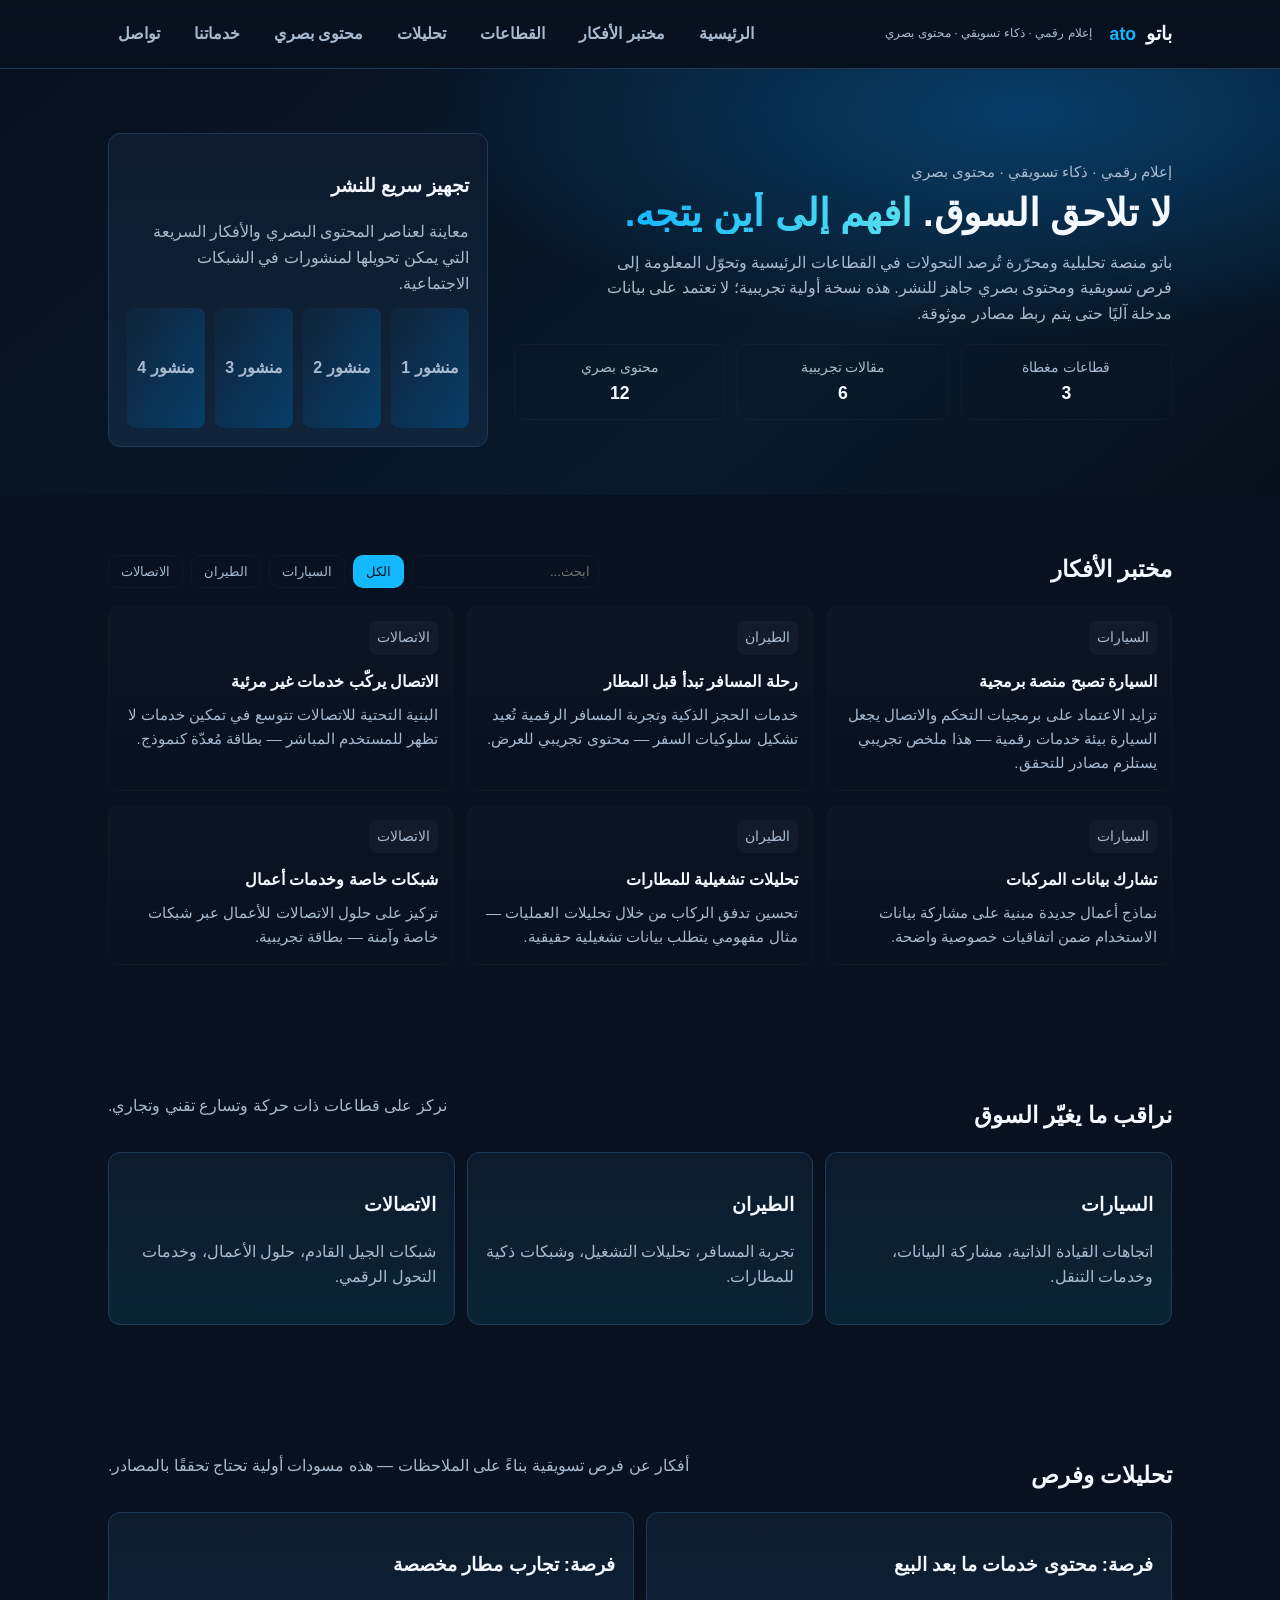
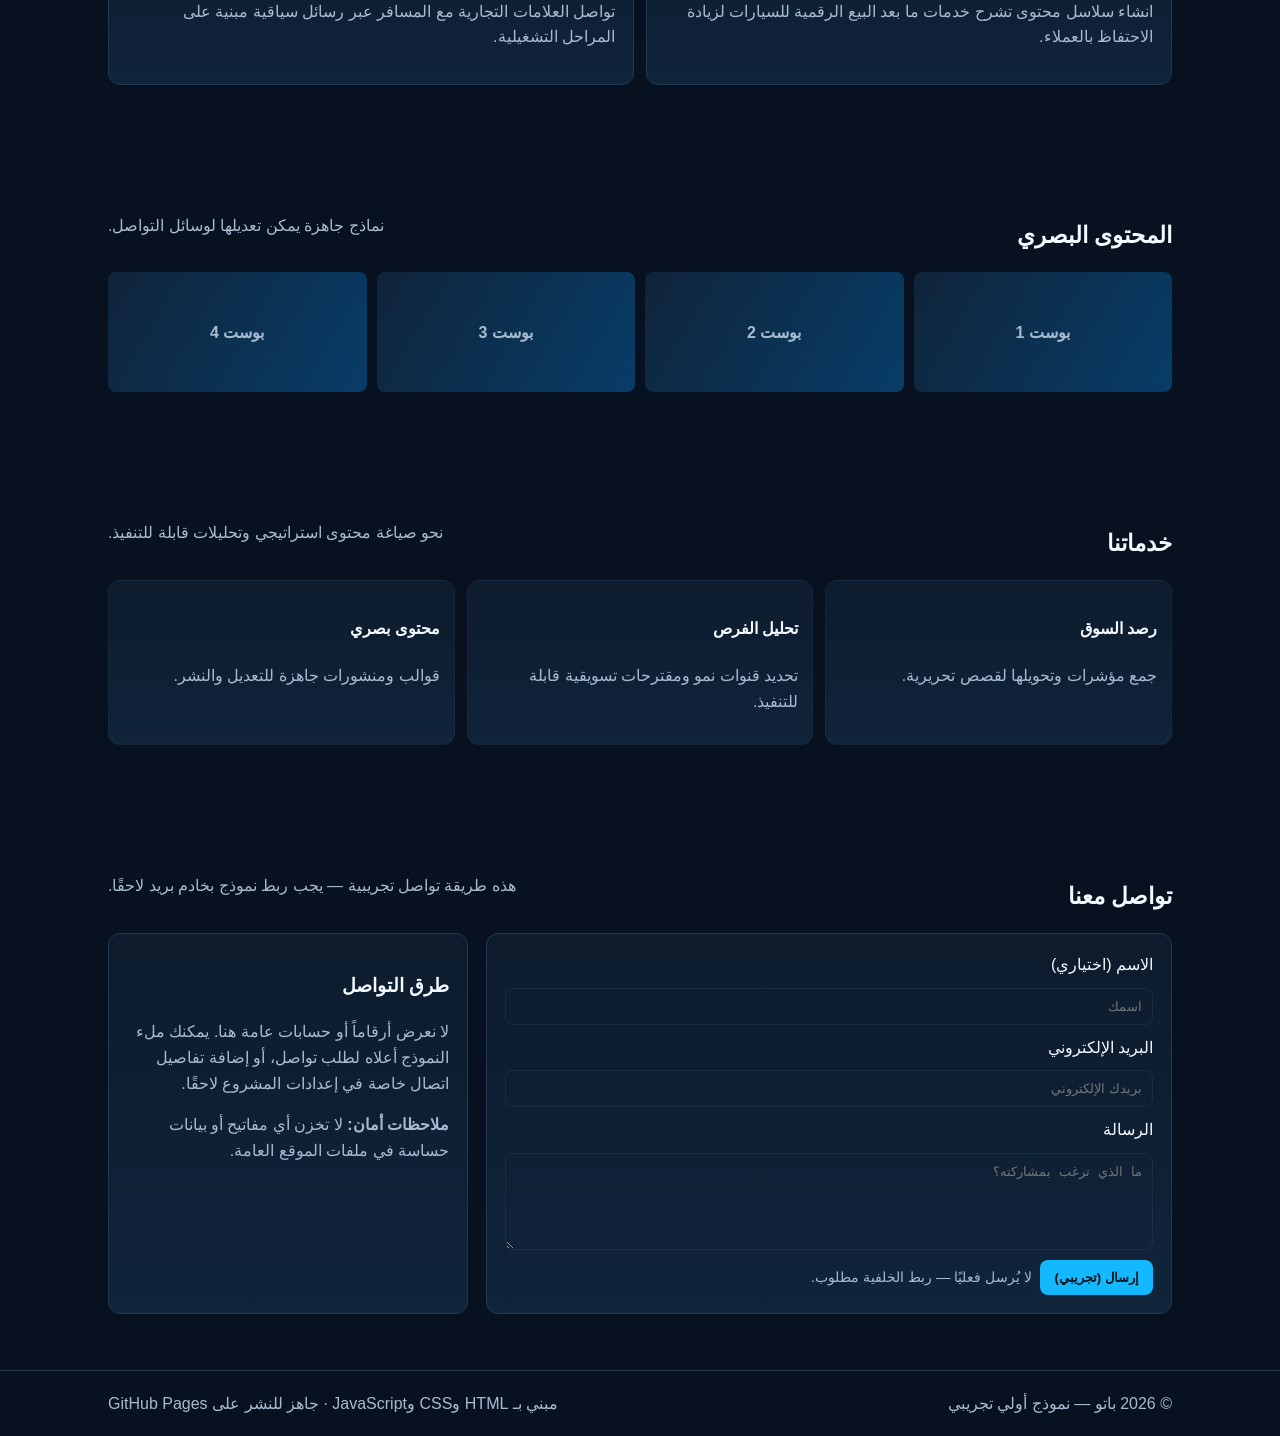
==== index.html @ ae23bf21 "feat: add production-ready index.html (RTL, responsive, sections, demo contact)" ====
<!doctype html>
<html lang="ar" dir="rtl">
<head>
  <meta charset="utf-8">
  <meta name="viewport" content="width=device-width,initial-scale=1">
  <meta name="description" content="باتو للإعلام الرقمي والذكاء التسويقي — إعلام رقمي · ذكاء تسويقي · محتوى بصري">
  <title>باتو — لا تلاحق السوق. افهم إلى أين يتجه.</title>
  <style>
    :root{
      --bg:#07111f;--panel:#0d1b2d;--panel2:#10243a;--ink:#f4f8ff;--muted:#a8bad0;--accent:#13b8ff;--gold:#ffca75;--line:#203a55;
    }
    *{box-sizing:border-box}
    html{scroll-behavior:smooth}
    body{margin:0;background:var(--bg);color:var(--ink);font-family:Tahoma,Arial,\"Noto Naskh Arabic\",sans-serif;line-height:1.6}
    a{color:inherit;text-decoration:none}
    .wrap{max-width:1100px;margin:0 auto;padding:0 18px}

    header{position:sticky;top:0;z-index:50;background:linear-gradient(180deg,rgba(7,17,31,0.85),rgba(7,17,31,0.75));border-bottom:1px solid var(--line);backdrop-filter:blur(6px)}
    .nav{height:68px;display:flex;align-items:center;justify-content:space-between;gap:12px}
    .brand{display:flex;align-items:center;gap:10px;font-weight:700;font-size:1.1rem}
    .brand b{color:var(--accent);font-weight:800}
    nav ul{display:flex;gap:14px;list-style:none;margin:0;padding:0}
    nav a{padding:8px 10px;border-radius:8px;font-weight:600;color:var(--muted)}
    nav a:hover{background:rgba(255,255,255,0.02);color:var(--ink)}
    .menu-btn{display:none;background:transparent;border:1px solid rgba(255,255,255,0.04);padding:8px;border-radius:8px;color:var(--muted)}

    .hero{padding:64px 0 48px;background:radial-gradient(ellipse at 80% 10%,#073d68 0,transparent 42%),linear-gradient(140deg,#07111f,#091a2b 65%,#06101c);overflow:hidden}
    .hero-grid{display:grid;grid-template-columns:1fr 380px;gap:26px;align-items:center}
    .eyebrow{color:var(--muted);font-size:.95rem;margin-bottom:8px}
    .hero h1{font-size:2.4rem;margin:0 0 12px;line-height:1.08}
    .lead{color:var(--muted);max-width:64ch}
    .slogan{display:inline-block;background:linear-gradient(90deg,var(--accent),#56e0ee);-webkit-background-clip:text;background-clip:text;color:transparent;font-weight:800}

    .card{background:linear-gradient(180deg,var(--panel),var(--panel2));border:1px solid var(--line);padding:18px;border-radius:12px}
    .stats{display:flex;gap:12px;margin-top:18px}
    .stat{flex:1;background:transparent;padding:12px;border-radius:10px;border:1px solid rgba(255,255,255,0.03);text-align:center}
    .stat strong{display:block;font-size:1.1rem}

    section{padding:56px 0}
    .section-head{display:flex;align-items:flex-end;justify-content:space-between;gap:12px;margin-bottom:18px}
    .section-head h2{font-size:1.45rem;margin:0}
    .filters{display:flex;gap:8px;align-items:center}
    .filter-btn{background:transparent;border:1px solid rgba(255,255,255,0.03);color:var(--muted);padding:8px 12px;border-radius:10px;cursor:pointer}
    .filter-btn.active{background:var(--accent);color:#05141a;border:1px solid rgba(255,255,255,0.06)}

    .news-grid{display:grid;grid-template-columns:repeat(3,1fr);gap:14px}
    .story{background:linear-gradient(180deg,rgba(255,255,255,0.02),transparent);padding:14px;border-radius:12px;border:1px solid rgba(255,255,255,0.02)}
    .story .tag{display:inline-block;background:rgba(255,255,255,0.03);padding:6px 8px;border-radius:8px;color:var(--muted);font-size:.85rem;margin-bottom:8px}
    .story h3{margin:6px 0 8px;font-size:1rem}
    .story p{color:var(--muted);font-size:.95rem;margin:0}

    .sectors-grid{display:grid;grid-template-columns:repeat(3,1fr);gap:12px}
    .sector{padding:18px;border-radius:12px;border:1px solid var(--line);background:linear-gradient(180deg,var(--panel),#0a2434)}

    .gallery{display:grid;grid-template-columns:repeat(4,1fr);gap:10px}
    .visual{height:120px;border-radius:8px;background:linear-gradient(120deg,var(--panel2),#073d68);display:flex;align-items:center;justify-content:center;color:var(--muted);font-weight:700}

    .services{display:grid;grid-template-columns:repeat(3,1fr);gap:12px}
    .service{padding:14px;border-radius:12px;border:1px solid rgba(255,255,255,0.03)}

    .contact{display:grid;grid-template-columns:1fr 360px;gap:18px}
    form{display:flex;flex-direction:column;gap:10px}
    input,textarea,select{background:transparent;border:1px solid rgba(255,255,255,0.06);padding:10px;border-radius:8px;color:var(--ink)}
    button.primary{background:var(--accent);border:none;color:#05141a;padding:10px 14px;border-radius:8px;cursor:pointer;font-weight:700}

    footer{border-top:1px solid var(--line);padding:20px 0;color:var(--muted)}

    @media(max-width:1000px){.hero-grid{grid-template-columns:1fr 320px}.news-grid{grid-template-columns:repeat(2,1fr)}.sectors-grid{grid-template-columns:repeat(2,1fr)}.services{grid-template-columns:repeat(2,1fr)}.gallery{grid-template-columns:repeat(3,1fr)}.contact{grid-template-columns:1fr}}
    @media(max-width:640px){nav ul{display:none}.menu-btn{display:inline-block} .hero h1{font-size:1.9rem}.news-grid{grid-template-columns:1fr}.sectors-grid{grid-template-columns:1fr}.services{grid-template-columns:1fr}.gallery{grid-template-columns:repeat(2,1fr)} }
  </style>
</head>
<body>
  <header>
    <div class="wrap nav">
      <div class="brand"><span style="font-size:1.2rem">باتو</span><b>ato</b><span style="font-size:.78rem;color:var(--muted);font-weight:400;margin-right:8px">إعلام رقمي · ذكاء تسويقي · محتوى بصري</span></div>
      <nav aria-label="قائمة التنقل">
        <button class="menu-btn" id="menu" aria-expanded="false">☰</button>
        <ul id="navlinks">
          <li><a href="#home">الرئيسية</a></li>
          <li><a href="#news">مختبر الأفكار</a></li>
          <li><a href="#sectors">القطاعات</a></li>
          <li><a href="#analysis">تحليلات</a></li>
          <li><a href="#visuals">محتوى بصري</a></li>
          <li><a href="#services">خدماتنا</a></li>
          <li><a href="#contact">تواصل</a></li>
        </ul>
      </nav>
    </div>
  </header>

  <main id="home">
    <section class="hero">
      <div class="wrap hero-grid">
        <div>
          <div class="eyebrow">إعلام رقمي · ذكاء تسويقي · محتوى بصري</div>
          <h1>لا تلاحق السوق. <span class="slogan">افهم إلى أين يتجه.</span></h1>
          <p class="lead">باتو منصة تحليلية ومحرّرة تُرصد التحولات في القطاعات الرئيسية وتحوّل المعلومة إلى فرص تسويقية ومحتوى بصري جاهز للنشر. هذه نسخة أولية تجريبية؛ لا تعتمد على بيانات مدخلة آليًا حتى يتم ربط مصادر موثوقة.</p>

          <div class="stats" aria-hidden="true">
            <div class="stat card"><div style="font-size:.85rem;color:var(--muted)">قطاعات مغطاة</div><strong>3</strong></div>
            <div class="stat card"><div style="font-size:.85rem;color:var(--muted)">مقالات تجريبية</div><strong>6</strong></div>
            <div class="stat card"><div style="font-size:.85rem;color:var(--muted)">محتوى بصري</div><strong>12</strong></div>
          </div>
        </div>

        <aside class="card" aria-labelledby="hero-aside">
          <h3 id="hero-aside">تجهيز سريع للنشر</h3>
          <p class="lead" style="margin:6px 0 12px;color:var(--muted)">معاينة لعناصر المحتوى البصري والأفكار السريعة التي يمكن تحويلها لمنشورات في الشبكات الاجتماعية.</p>
          <div class="gallery" role="list">
            <div class="visual">منشور 1</div>
            <div class="visual">منشور 2</div>
            <div class="visual">منشور 3</div>
            <div class="visual">منشور 4</div>
          </div>
        </aside>
      </div>
    </section>

    <section id="news">
      <div class="wrap">
        <div class="section-head">
          <h2>مختبر الأفكار</h2>
          <div class="filters">
            <input id="search" type="search" placeholder="ابحث..." style="padding:8px;border-radius:10px;border:1px solid rgba(255,255,255,0.03);background:transparent;color:var(--ink)">
            <button class="filter-btn active" data-filter="الكل">الكل</button>
            <button class="filter-btn" data-filter="السيارات">السيارات</button>
            <button class="filter-btn" data-filter="الطيران">الطيران</button>
            <button class="filter-btn" data-filter="الاتصالات">الاتصالات</button>
          </div>
        </div>

        <div class="news-grid" id="newsGrid">
          <article class="story" data-category="السيارات" data-title="السيارة تصبح منصة برمجية"><span class="tag">السيارات</span>
            <h3>السيارة تصبح منصة برمجية</h3>
            <p>تزايد الاعتماد على برمجيات التحكم والاتصال يجعل السيارة بيئة خدمات رقمية — هذا ملخص تجريبي يستلزم مصادر للتحقق.</p>
          </article>

          <article class="story" data-category="الطيران" data-title="رحلة المسافر تبدأ قبل المطار"><span class="tag">الطيران</span>
            <h3>رحلة المسافر تبدأ قبل المطار</h3>
            <p>خدمات الحجز الذكية وتجربة المسافر الرقمية تُعيد تشكيل سلوكيات السفر — محتوى تجريبي للعرض.</p>
          </article>

          <article class="story" data-category="الاتصالات" data-title="الاتصال يركّب خدمات غير مرئية"><span class="tag">الاتصالات</span>
            <h3>الاتصال يركّب خدمات غير مرئية</h3>
            <p>البنية التحتية للاتصالات تتوسع في تمكين خدمات لا تظهر للمستخدم المباشر — بطاقة مُعدّة كنموذج.</p>
          </article>

          <article class="story" data-category="السيارات" data-title="تشارك بيانات المركبات"><span class="tag">السيارات</span>
            <h3>تشارك بيانات المركبات</h3>
            <p>نماذج أعمال جديدة مبنية على مشاركة بيانات الاستخدام ضمن اتفاقيات خصوصية واضحة.</p>
          </article>

          <article class="story" data-category="الطيران" data-title="تحليلات تشغيلية للمطارات"><span class="tag">الطيران</span>
            <h3>تحليلات تشغيلية للمطارات</h3>
            <p>تحسين تدفق الركاب من خلال تحليلات العمليات — مثال مفهومي يتطلب بيانات تشغيلية حقيقية.</p>
          </article>

          <article class="story" data-category="الاتصالات" data-title="شبكات خاصة وخدمات أعمال"><span class="tag">الاتصالات</span>
            <h3>شبكات خاصة وخدمات أعمال</h3>
            <p>تركيز على حلول الاتصالات للأعمال عبر شبكات خاصة وآمنة — بطاقة تجريبية.</p>
          </article>
        </div>
      </div>
    </section>

    <section id="sectors">
      <div class="wrap">
        <div class="section-head"><h2>نراقب ما يغيّر السوق</h2><p style="color:var(--muted)">نركز على قطاعات ذات حركة وتسارع تقني وتجاري.</p></div>
        <div class="sectors-grid">
          <div class="sector"><h3>السيارات</h3><p style="color:var(--muted)">اتجاهات القيادة الذاتية، مشاركة البيانات، وخدمات التنقل.</p></div>
          <div class="sector"><h3>الطيران</h3><p style="color:var(--muted)">تجربة المسافر، تحليلات التشغيل، وشبكات ذكية للمطارات.</p></div>
          <div class="sector"><h3>الاتصالات</h3><p style="color:var(--muted)">شبكات الجيل القادم، حلول الأعمال، وخدمات التحول الرقمي.</p></div>
        </div>
      </div>
    </section>

    <section id="analysis">
      <div class="wrap">
        <div class="section-head"><h2>تحليلات وفرص</h2><p style="color:var(--muted)">أفكار عن فرص تسويقية بناءً على الملاحظات — هذه مسودات أولية تحتاج تحققًا بالمصادر.</p></div>
        <div style="display:grid;grid-template-columns:1fr 1fr;gap:12px">
          <div class="card">
            <h3>فرصة: محتوى خدمات ما بعد البيع</h3>
            <p style="color:var(--muted)">انشاء سلاسل محتوى تشرح خدمات ما بعد البيع الرقمية للسيارات لزيادة الاحتفاظ بالعملاء.</p>
          </div>
          <div class="card">
            <h3>فرصة: تجارب مطار مخصصة</h3>
            <p style="color:var(--muted)">تواصل العلامات التجارية مع المسافر عبر رسائل سياقية مبنية على المراحل التشغيلية.</p>
          </div>
        </div>
      </div>
    </section>

    <section id="visuals">
      <div class="wrap">
        <div class="section-head"><h2>المحتوى البصري</h2><p style="color:var(--muted)">نماذج جاهزة يمكن تعديلها لوسائل التواصل.</p></div>
        <div class="gallery">
          <div class="visual">بوست 1</div>
          <div class="visual">بوست 2</div>
          <div class="visual">بوست 3</div>
          <div class="visual">بوست 4</div>
        </div>
      </div>
    </section>

    <section id="services">
      <div class="wrap">
        <div class="section-head"><h2>خدماتنا</h2><p style="color:var(--muted)">نحو صياغة محتوى استراتيجي وتحليلات قابلة للتنفيذ.</p></div>
        <div class="services">
          <div class="service card"><h4>رصد السوق</h4><p style="color:var(--muted)">جمع مؤشرات وتحويلها لقصص تحريرية.</p></div>
          <div class="service card"><h4>تحليل الفرص</h4><p style="color:var(--muted)">تحديد قنوات نمو ومقترحات تسويقية قابلة للتنفيذ.</p></div>
          <div class="service card"><h4>محتوى بصري</h4><p style="color:var(--muted)">قوالب ومنشورات جاهزة للتعديل والنشر.</p></div>
        </div>
      </div>
    </section>

    <section id="contact">
      <div class="wrap">
        <div class="section-head"><h2>تواصل معنا</h2><p style="color:var(--muted)">هذه طريقة تواصل تجريبية — يجب ربط نموذج بخادم بريد لاحقًا.</p></div>
        <div class="contact">
          <div class="card">
            <form id="contactForm">
              <label for="name">الاسم (اختياري)</label>
              <input id="name" name="name" type="text" placeholder="اسمك">
              <label for="email">البريد الإلكتروني</label>
              <input id="email" name="email" type="email" placeholder="بريدك الإلكتروني" required>
              <label for="message">الرسالة</label>
              <textarea id="message" name="message" rows="5" placeholder="ما الذي ترغب بمشاركته؟" required></textarea>
              <div style="display:flex;gap:8px;align-items:center">
                <button type="submit" class="primary">إرسال (تجريبي)</button>
                <span style="color:var(--muted);font-size:.9rem">لا يُرسل فعليًا — ربط الخلفية مطلوب.</span>
              </div>
              <div id="formResult" style="margin-top:8px;color:var(--gold);font-weight:700;display:none"></div>
            </form>
          </div>

          <aside class="card">
            <h3>طرق التواصل</h3>
            <p style="color:var(--muted)">لا نعرض أرقاماً أو حسابات عامة هنا. يمكنك ملء النموذج أعلاه لطلب تواصل، أو إضافة تفاصيل اتصال خاصة في إعدادات المشروع لاحقًا.</p>
            <p style="color:var(--muted)"><strong>ملاحظات أمان:</strong> لا تخزن أي مفاتيح أو بيانات حساسة في ملفات الموقع العامة.</p>
          </aside>
        </div>
      </div>
    </section>

  </main>

  <footer>
    <div class="wrap footer-row" style="display:flex;justify-content:space-between;align-items:center;gap:12px;flex-wrap:wrap">
      <div>© <span id="year"></span> باتو — نموذج أولي تجريبي</div>
      <div style="color:var(--muted)">مبني بـ HTML وCSS وJavaScript · جاهز للنشر على GitHub Pages</div>
    </div>
  </footer>

  <script>
    (function(){
      document.getElementById('year').textContent = new Date().getFullYear();

      // Mobile nav toggle
      const menu = document.getElementById('menu');
      const nav = document.getElementById('navlinks');
      if(menu){
        menu.addEventListener('click', ()=>{
          const open = nav.style.display === 'flex';
          nav.style.display = open ? '' : 'flex';
          nav.style.flexDirection = 'column';
          nav.style.gap = '8px';
          menu.setAttribute('aria-expanded', String(!open));
        });
      }

      // News filter + search
      let active = 'الكل';
      const cards = Array.from(document.querySelectorAll('.story'));
      const search = document.getElementById('search');
      const filterButtons = Array.from(document.querySelectorAll('.filter-btn'));

      function render(){
        const q = (search && search.value || '').trim().toLowerCase();
        let visible = 0;
        cards.forEach(card=>{
          const cat = card.dataset.category || '';
          const title = card.dataset.title || card.querySelector('h3')?.textContent || '';
          const matchCategory = active === 'الكل' || cat === active;
          const matchText = !q || title.toLowerCase().includes(q) || card.querySelector('p')?.textContent.toLowerCase().includes(q);
          const show = matchCategory && matchText;
          card.style.display = show ? '' : 'none';
          if(show) visible++;
        });
        if(visible === 0){
          if(!document.getElementById('noResults')){
            const nr = document.createElement('div'); nr.id='noResults'; nr.style.color='var(--muted)'; nr.style.padding='12px'; nr.textContent='لا توجد نتائج مطابقة.'; document.getElementById('newsGrid').appendChild(nr);
          }
        } else { const nr = document.getElementById('noResults'); if(nr) nr.remove(); }
      }

      filterButtons.forEach(btn=>{
        btn.addEventListener('click', ()=>{
          active = btn.dataset.filter;
          filterButtons.forEach(b=>b.classList.toggle('active', b===btn));
          render();
        });
      });
      if(search) search.addEventListener('input', render);
      render();

      // Contact form (demo)
      const form = document.getElementById('contactForm');
      const result = document.getElementById('formResult');
      if(form){
        form.addEventListener('submit', (e)=>{
          e.preventDefault();
          // Basic validation (HTML does required)
          const email = form.email.value.trim();
          if(!email){ result.style.display='block'; result.textContent='الرجاء إدخال البريد الإلكتروني.'; return; }
          result.style.display='block'; result.style.color='var(--gold)'; result.textContent='تم استلام الرسالة (تجريبي). ربط النموذج بخادم البريد مطلوب.';
          form.reset();
        });
      }

    })();
  </script>
</body>
</html>
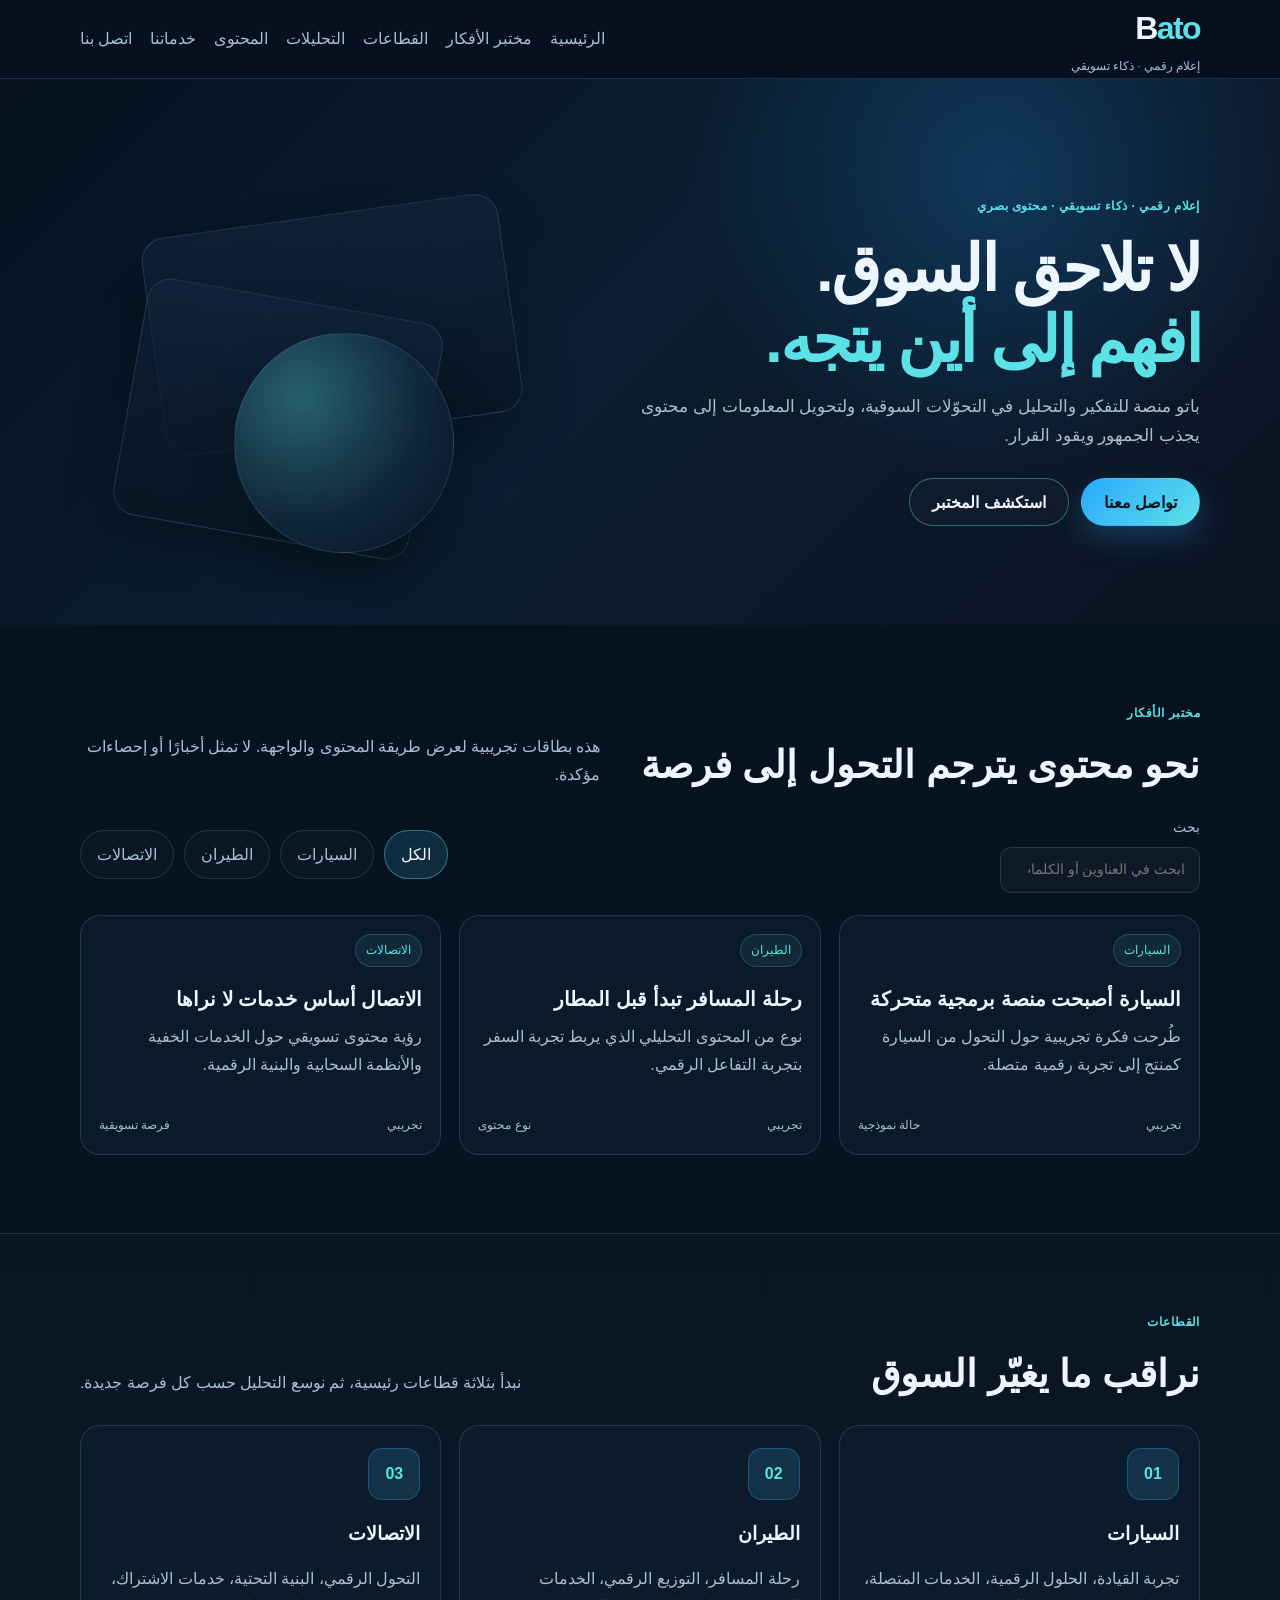
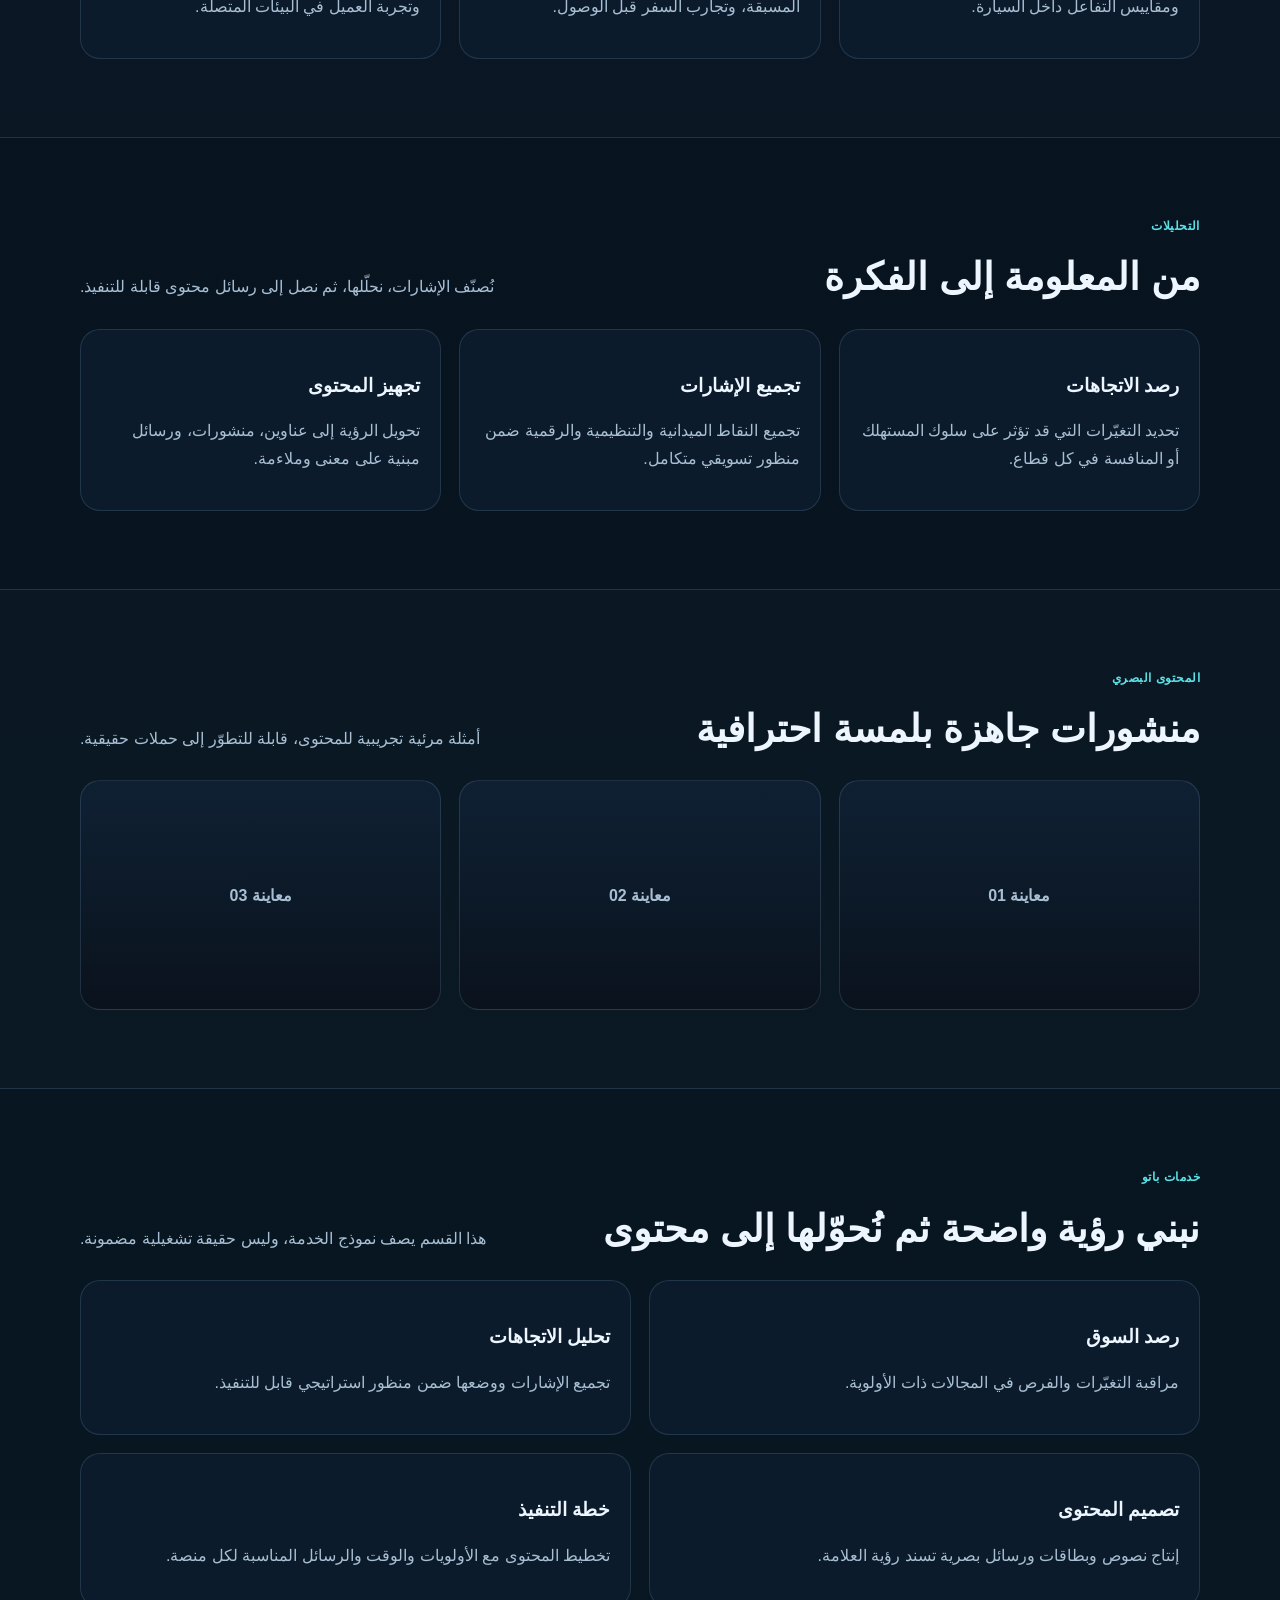
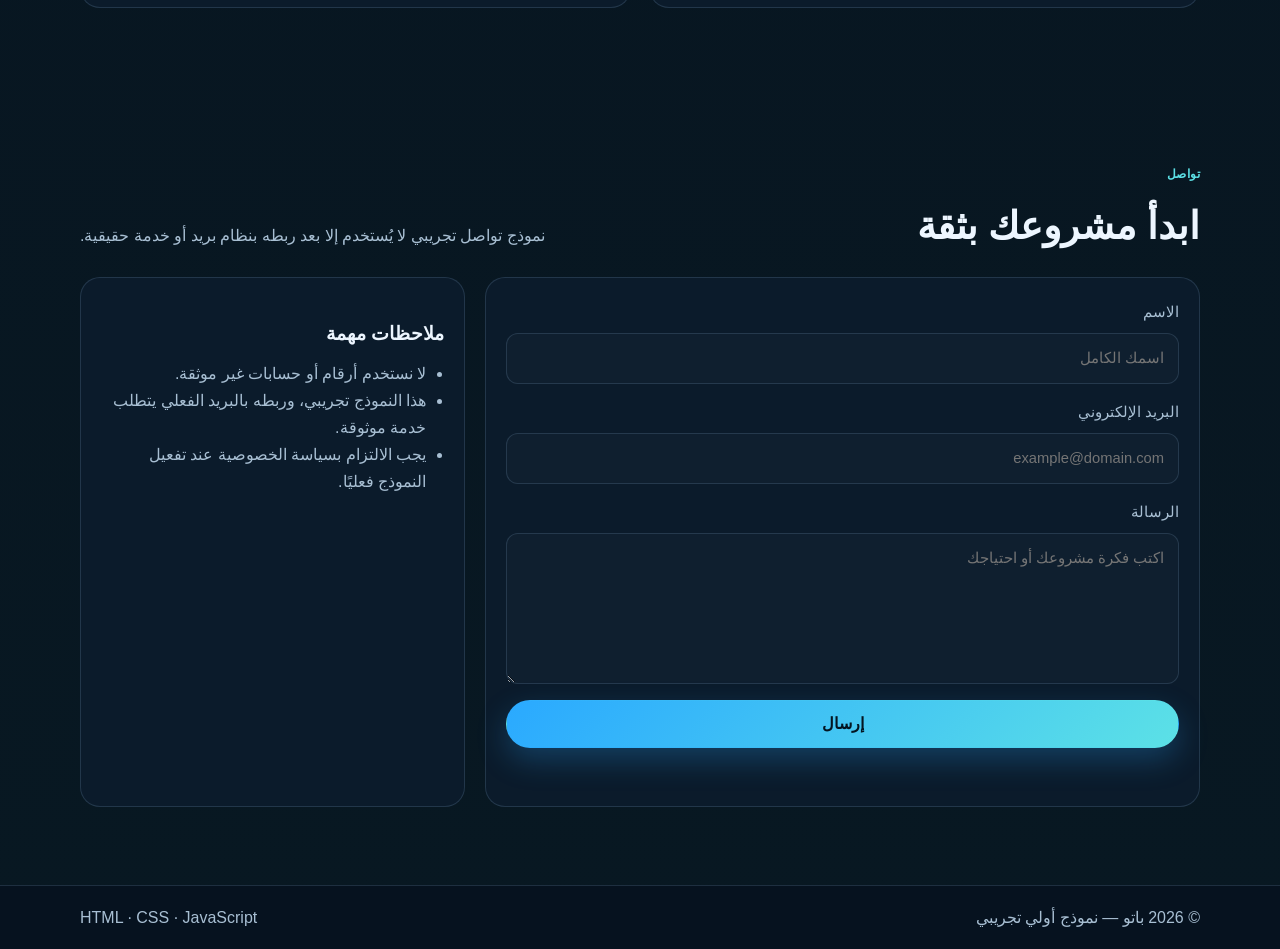
==== commit 2365ad1c: "Create a static Arabic RTL landing page for BATO and GitHub Pages readiness" ====
--- a/index.html
+++ b/index.html
@@ -1,323 +1,386 @@
 <!doctype html>
 <html lang="ar" dir="rtl">
-<head>
-  <meta charset="utf-8">
-  <meta name="viewport" content="width=device-width,initial-scale=1">
-  <meta name="description" content="باتو للإعلام الرقمي والذكاء التسويقي — إعلام رقمي · ذكاء تسويقي · محتوى بصري">
-  <title>باتو — لا تلاحق السوق. افهم إلى أين يتجه.</title>
-  <style>
-    :root{
-      --bg:#07111f;--panel:#0d1b2d;--panel2:#10243a;--ink:#f4f8ff;--muted:#a8bad0;--accent:#13b8ff;--gold:#ffca75;--line:#203a55;
-    }
-    *{box-sizing:border-box}
-    html{scroll-behavior:smooth}
-    body{margin:0;background:var(--bg);color:var(--ink);font-family:Tahoma,Arial,\"Noto Naskh Arabic\",sans-serif;line-height:1.6}
-    a{color:inherit;text-decoration:none}
-    .wrap{max-width:1100px;margin:0 auto;padding:0 18px}
-
-    header{position:sticky;top:0;z-index:50;background:linear-gradient(180deg,rgba(7,17,31,0.85),rgba(7,17,31,0.75));border-bottom:1px solid var(--line);backdrop-filter:blur(6px)}
-    .nav{height:68px;display:flex;align-items:center;justify-content:space-between;gap:12px}
-    .brand{display:flex;align-items:center;gap:10px;font-weight:700;font-size:1.1rem}
-    .brand b{color:var(--accent);font-weight:800}
-    nav ul{display:flex;gap:14px;list-style:none;margin:0;padding:0}
-    nav a{padding:8px 10px;border-radius:8px;font-weight:600;color:var(--muted)}
-    nav a:hover{background:rgba(255,255,255,0.02);color:var(--ink)}
-    .menu-btn{display:none;background:transparent;border:1px solid rgba(255,255,255,0.04);padding:8px;border-radius:8px;color:var(--muted)}
-
-    .hero{padding:64px 0 48px;background:radial-gradient(ellipse at 80% 10%,#073d68 0,transparent 42%),linear-gradient(140deg,#07111f,#091a2b 65%,#06101c);overflow:hidden}
-    .hero-grid{display:grid;grid-template-columns:1fr 380px;gap:26px;align-items:center}
-    .eyebrow{color:var(--muted);font-size:.95rem;margin-bottom:8px}
-    .hero h1{font-size:2.4rem;margin:0 0 12px;line-height:1.08}
-    .lead{color:var(--muted);max-width:64ch}
-    .slogan{display:inline-block;background:linear-gradient(90deg,var(--accent),#56e0ee);-webkit-background-clip:text;background-clip:text;color:transparent;font-weight:800}
-
-    .card{background:linear-gradient(180deg,var(--panel),var(--panel2));border:1px solid var(--line);padding:18px;border-radius:12px}
-    .stats{display:flex;gap:12px;margin-top:18px}
-    .stat{flex:1;background:transparent;padding:12px;border-radius:10px;border:1px solid rgba(255,255,255,0.03);text-align:center}
-    .stat strong{display:block;font-size:1.1rem}
-
-    section{padding:56px 0}
-    .section-head{display:flex;align-items:flex-end;justify-content:space-between;gap:12px;margin-bottom:18px}
-    .section-head h2{font-size:1.45rem;margin:0}
-    .filters{display:flex;gap:8px;align-items:center}
-    .filter-btn{background:transparent;border:1px solid rgba(255,255,255,0.03);color:var(--muted);padding:8px 12px;border-radius:10px;cursor:pointer}
-    .filter-btn.active{background:var(--accent);color:#05141a;border:1px solid rgba(255,255,255,0.06)}
-
-    .news-grid{display:grid;grid-template-columns:repeat(3,1fr);gap:14px}
-    .story{background:linear-gradient(180deg,rgba(255,255,255,0.02),transparent);padding:14px;border-radius:12px;border:1px solid rgba(255,255,255,0.02)}
-    .story .tag{display:inline-block;background:rgba(255,255,255,0.03);padding:6px 8px;border-radius:8px;color:var(--muted);font-size:.85rem;margin-bottom:8px}
-    .story h3{margin:6px 0 8px;font-size:1rem}
-    .story p{color:var(--muted);font-size:.95rem;margin:0}
-
-    .sectors-grid{display:grid;grid-template-columns:repeat(3,1fr);gap:12px}
-    .sector{padding:18px;border-radius:12px;border:1px solid var(--line);background:linear-gradient(180deg,var(--panel),#0a2434)}
-
-    .gallery{display:grid;grid-template-columns:repeat(4,1fr);gap:10px}
-    .visual{height:120px;border-radius:8px;background:linear-gradient(120deg,var(--panel2),#073d68);display:flex;align-items:center;justify-content:center;color:var(--muted);font-weight:700}
-
-    .services{display:grid;grid-template-columns:repeat(3,1fr);gap:12px}
-    .service{padding:14px;border-radius:12px;border:1px solid rgba(255,255,255,0.03)}
-
-    .contact{display:grid;grid-template-columns:1fr 360px;gap:18px}
-    form{display:flex;flex-direction:column;gap:10px}
-    input,textarea,select{background:transparent;border:1px solid rgba(255,255,255,0.06);padding:10px;border-radius:8px;color:var(--ink)}
-    button.primary{background:var(--accent);border:none;color:#05141a;padding:10px 14px;border-radius:8px;cursor:pointer;font-weight:700}
-
-    footer{border-top:1px solid var(--line);padding:20px 0;color:var(--muted)}
-
-    @media(max-width:1000px){.hero-grid{grid-template-columns:1fr 320px}.news-grid{grid-template-columns:repeat(2,1fr)}.sectors-grid{grid-template-columns:repeat(2,1fr)}.services{grid-template-columns:repeat(2,1fr)}.gallery{grid-template-columns:repeat(3,1fr)}.contact{grid-template-columns:1fr}}
-    @media(max-width:640px){nav ul{display:none}.menu-btn{display:inline-block} .hero h1{font-size:1.9rem}.news-grid{grid-template-columns:1fr}.sectors-grid{grid-template-columns:1fr}.services{grid-template-columns:1fr}.gallery{grid-template-columns:repeat(2,1fr)} }
-  </style>
-</head>
-<body>
-  <header>
-    <div class="wrap nav">
-      <div class="brand"><span style="font-size:1.2rem">باتو</span><b>ato</b><span style="font-size:.78rem;color:var(--muted);font-weight:400;margin-right:8px">إعلام رقمي · ذكاء تسويقي · محتوى بصري</span></div>
-      <nav aria-label="قائمة التنقل">
-        <button class="menu-btn" id="menu" aria-expanded="false">☰</button>
-        <ul id="navlinks">
-          <li><a href="#home">الرئيسية</a></li>
-          <li><a href="#news">مختبر الأفكار</a></li>
-          <li><a href="#sectors">القطاعات</a></li>
-          <li><a href="#analysis">تحليلات</a></li>
-          <li><a href="#visuals">محتوى بصري</a></li>
-          <li><a href="#services">خدماتنا</a></li>
-          <li><a href="#contact">تواصل</a></li>
-        </ul>
-      </nav>
-    </div>
-  </header>
-
-  <main id="home">
-    <section class="hero">
-      <div class="wrap hero-grid">
-        <div>
-          <div class="eyebrow">إعلام رقمي · ذكاء تسويقي · محتوى بصري</div>
-          <h1>لا تلاحق السوق. <span class="slogan">افهم إلى أين يتجه.</span></h1>
-          <p class="lead">باتو منصة تحليلية ومحرّرة تُرصد التحولات في القطاعات الرئيسية وتحوّل المعلومة إلى فرص تسويقية ومحتوى بصري جاهز للنشر. هذه نسخة أولية تجريبية؛ لا تعتمد على بيانات مدخلة آليًا حتى يتم ربط مصادر موثوقة.</p>
-
-          <div class="stats" aria-hidden="true">
-            <div class="stat card"><div style="font-size:.85rem;color:var(--muted)">قطاعات مغطاة</div><strong>3</strong></div>
-            <div class="stat card"><div style="font-size:.85rem;color:var(--muted)">مقالات تجريبية</div><strong>6</strong></div>
-            <div class="stat card"><div style="font-size:.85rem;color:var(--muted)">محتوى بصري</div><strong>12</strong></div>
-          </div>
-        </div>
-
-        <aside class="card" aria-labelledby="hero-aside">
-          <h3 id="hero-aside">تجهيز سريع للنشر</h3>
-          <p class="lead" style="margin:6px 0 12px;color:var(--muted)">معاينة لعناصر المحتوى البصري والأفكار السريعة التي يمكن تحويلها لمنشورات في الشبكات الاجتماعية.</p>
-          <div class="gallery" role="list">
-            <div class="visual">منشور 1</div>
-            <div class="visual">منشور 2</div>
-            <div class="visual">منشور 3</div>
-            <div class="visual">منشور 4</div>
-          </div>
-        </aside>
+  <head>
+    <meta charset="utf-8">
+    <meta name="viewport" content="width=device-width, initial-scale=1">
+    <meta name="description" content="باتو — إعلام رقمي وذكاء تسويقي" />
+    <title>باتو | لا تلاحق السوق. افهم إلى أين يتجه.</title>
+    <link rel="stylesheet" href="styles.css">
+  </head>
+  <body>
+    <header class="site-header">
+      <div class="wrap header-row">
+        <a href="#home" class="brand" aria-label="الصفحة الرئيسية">
+          <span class="brand-main">B<span>ato</span></span>
+          <span class="brand-sub">إعلام رقمي · ذكاء تسويقي</span>
+        </a>
+
+        <button id="menu-toggle" class="menu-toggle" aria-expanded="false" aria-controls="nav" type="button">
+          ☰
+        </button>
+
+        <nav id="nav" class="nav" aria-label="قائمة الموقع">
+          <a href="#home">الرئيسية</a>
+          <a href="#news">مختبر الأفكار</a>
+          <a href="#sectors">القطاعات</a>
+          <a href="#analysis">التحليلات</a>
+          <a href="#media">المحتوى</a>
+          <a href="#services">خدماتنا</a>
+          <a href="#contact">اتصل بنا</a>
+        </nav>
       </div>
-    </section>
-
-    <section id="news">
-      <div class="wrap">
-        <div class="section-head">
-          <h2>مختبر الأفكار</h2>
-          <div class="filters">
-            <input id="search" type="search" placeholder="ابحث..." style="padding:8px;border-radius:10px;border:1px solid rgba(255,255,255,0.03);background:transparent;color:var(--ink)">
-            <button class="filter-btn active" data-filter="الكل">الكل</button>
-            <button class="filter-btn" data-filter="السيارات">السيارات</button>
-            <button class="filter-btn" data-filter="الطيران">الطيران</button>
-            <button class="filter-btn" data-filter="الاتصالات">الاتصالات</button>
-          </div>
-        </div>
-
-        <div class="news-grid" id="newsGrid">
-          <article class="story" data-category="السيارات" data-title="السيارة تصبح منصة برمجية"><span class="tag">السيارات</span>
-            <h3>السيارة تصبح منصة برمجية</h3>
-            <p>تزايد الاعتماد على برمجيات التحكم والاتصال يجعل السيارة بيئة خدمات رقمية — هذا ملخص تجريبي يستلزم مصادر للتحقق.</p>
-          </article>
-
-          <article class="story" data-category="الطيران" data-title="رحلة المسافر تبدأ قبل المطار"><span class="tag">الطيران</span>
-            <h3>رحلة المسافر تبدأ قبل المطار</h3>
-            <p>خدمات الحجز الذكية وتجربة المسافر الرقمية تُعيد تشكيل سلوكيات السفر — محتوى تجريبي للعرض.</p>
-          </article>
-
-          <article class="story" data-category="الاتصالات" data-title="الاتصال يركّب خدمات غير مرئية"><span class="tag">الاتصالات</span>
-            <h3>الاتصال يركّب خدمات غير مرئية</h3>
-            <p>البنية التحتية للاتصالات تتوسع في تمكين خدمات لا تظهر للمستخدم المباشر — بطاقة مُعدّة كنموذج.</p>
-          </article>
-
-          <article class="story" data-category="السيارات" data-title="تشارك بيانات المركبات"><span class="tag">السيارات</span>
-            <h3>تشارك بيانات المركبات</h3>
-            <p>نماذج أعمال جديدة مبنية على مشاركة بيانات الاستخدام ضمن اتفاقيات خصوصية واضحة.</p>
-          </article>
-
-          <article class="story" data-category="الطيران" data-title="تحليلات تشغيلية للمطارات"><span class="tag">الطيران</span>
-            <h3>تحليلات تشغيلية للمطارات</h3>
-            <p>تحسين تدفق الركاب من خلال تحليلات العمليات — مثال مفهومي يتطلب بيانات تشغيلية حقيقية.</p>
-          </article>
-
-          <article class="story" data-category="الاتصالات" data-title="شبكات خاصة وخدمات أعمال"><span class="tag">الاتصالات</span>
-            <h3>شبكات خاصة وخدمات أعمال</h3>
-            <p>تركيز على حلول الاتصالات للأعمال عبر شبكات خاصة وآمنة — بطاقة تجريبية.</p>
-          </article>
-        </div>
+    </header>
+
+    <main id="home">
+      <section class="hero">
+        <div class="wrap hero-grid">
+          <div class="hero-copy">
+            <p class="eyebrow">إعلام رقمي · ذكاء تسويقي · محتوى بصري</p>
+            <h1>لا تلاحق السوق.<br><span>افهم إلى أين يتجه.</span></h1>
+            <p class="lead">
+              باتو منصة للتفكير والتحليل في التحوّلات السوقية، ولتحويل المعلومات إلى محتوى يجذب الجمهور ويقود القرار.
+            </p>
+            <div class="hero-actions">
+              <a href="#contact" class="btn btn-primary">تواصل معنا</a>
+              <a href="#news" class="btn btn-secondary">استكشف المختبر</a>
+            </div>
+          </div>
+
+          <div class="hero-visual" aria-label="تمثيل بصري للمنصة">
+            <div class="visual-card visual-one"></div>
+            <div class="visual-card visual-two"></div>
+            <div class="visual-card visual-three"></div>
+          </div>
+        </div>
+      </section>
+
+      <section id="news" class="section">
+        <div class="wrap">
+          <div class="section-head">
+            <div>
+              <p class="section-kicker">مختبر الأفكار</p>
+              <h2>نحو محتوى يترجم التحول إلى فرصة</h2>
+            </div>
+            <p class="section-copy">هذه بطاقات تجريبية لعرض طريقة المحتوى والواجهة. لا تمثل أخبارًا أو إحصاءات مؤكدة.</p>
+          </div>
+
+          <div class="toolbar">
+            <label class="search-box" aria-label="بحث في المحتوى">
+              <span>بحث</span>
+              <input id="search" type="search" placeholder="ابحث في العناوين أو الكلمات">
+            </label>
+
+            <div class="filter-group" aria-label="مرشحات القطاعات">
+              <button class="filter active" type="button" data-filter="الكل">الكل</button>
+              <button class="filter" type="button" data-filter="السيارات">السيارات</button>
+              <button class="filter" type="button" data-filter="الطيران">الطيران</button>
+              <button class="filter" type="button" data-filter="الاتصالات">الاتصالات</button>
+            </div>
+          </div>
+
+          <div class="story-grid" id="storyGrid">
+            <article class="story" data-category="السيارات" data-title="السيارة أصبحت منصة برمجية متحركة">
+              <span class="tag">السيارات</span>
+              <h3>السيارة أصبحت منصة برمجية متحركة</h3>
+              <p>طُرحت فكرة تجريبية حول التحول من السيارة كمنتج إلى تجربة رقمية متصلة.</p>
+              <div class="story-meta"><span>تجريبي</span><span>حالة نموذجية</span></div>
+            </article>
+
+            <article class="story" data-category="الطيران" data-title="رحلة المسافر تبدأ قبل المطار">
+              <span class="tag">الطيران</span>
+              <h3>رحلة المسافر تبدأ قبل المطار</h3>
+              <p>نوع من المحتوى التحليلي الذي يربط تجربة السفر بتجربة التفاعل الرقمي.</p>
+              <div class="story-meta"><span>تجريبي</span><span>نوع محتوى</span></div>
+            </article>
+
+            <article class="story" data-category="الاتصالات" data-title="الاتصال أساس خدمات لا نراها">
+              <span class="tag">الاتصالات</span>
+              <h3>الاتصال أساس خدمات لا نراها</h3>
+              <p>رؤية محتوى تسويقي حول الخدمات الخفية والأنظمة السحابية والبنية الرقمية.</p>
+              <div class="story-meta"><span>تجريبي</span><span>فرصة تسويقية</span></div>
+            </article>
+          </div>
+        </div>
+      </section>
+
+      <section id="sectors" class="section alt-section">
+        <div class="wrap">
+          <div class="section-head">
+            <div>
+              <p class="section-kicker">القطاعات</p>
+              <h2>نراقب ما يغيّر السوق</h2>
+            </div>
+            <p class="section-copy">نبدأ بثلاثة قطاعات رئيسية، ثم نوسع التحليل حسب كل فرصة جديدة.</p>
+          </div>
+
+          <div class="sector-grid">
+            <article class="sector-card">
+              <div class="icon">01</div>
+              <h3>السيارات</h3>
+              <p>تجربة القيادة، الحلول الرقمية، الخدمات المتصلة، ومقاييس التفاعل داخل السيارة.</p>
+            </article>
+
+            <article class="sector-card">
+              <div class="icon">02</div>
+              <h3>الطيران</h3>
+              <p>رحلة المسافر، التوزيع الرقمي، الخدمات المسبقة، وتجارب السفر قبل الوصول.</p>
+            </article>
+
+            <article class="sector-card">
+              <div class="icon">03</div>
+              <h3>الاتصالات</h3>
+              <p>التحول الرقمي، البنية التحتية، خدمات الاشتراك، وتجربة العميل في البيئات المتصلة.</p>
+            </article>
+          </div>
+        </div>
+      </section>
+
+      <section id="analysis" class="section">
+        <div class="wrap">
+          <div class="section-head">
+            <div>
+              <p class="section-kicker">التحليلات</p>
+              <h2>من المعلومة إلى الفكرة</h2>
+            </div>
+            <p class="section-copy">نُصنّف الإشارات، نحلّلها، ثم نصل إلى رسائل محتوى قابلة للتنفيذ.</p>
+          </div>
+
+          <div class="analysis-grid">
+            <div class="analysis-box">
+              <h3>رصد الاتجاهات</h3>
+              <p>تحديد التغيّرات التي قد تؤثر على سلوك المستهلك أو المنافسة في كل قطاع.</p>
+            </div>
+            <div class="analysis-box">
+              <h3>تجميع الإشارات</h3>
+              <p>تجميع النقاط الميدانية والتنظيمية والرقمية ضمن منظور تسويقي متكامل.</p>
+            </div>
+            <div class="analysis-box">
+              <h3>تجهيز المحتوى</h3>
+              <p>تحويل الرؤية إلى عناوين، منشورات، ورسائل مبنية على معنى وملاءمة.</p>
+            </div>
+          </div>
+        </div>
+      </section>
+
+      <section id="media" class="section alt-section">
+        <div class="wrap">
+          <div class="section-head">
+            <div>
+              <p class="section-kicker">المحتوى البصري</p>
+              <h2>منشورات جاهزة بلمسة احترافية</h2>
+            </div>
+            <p class="section-copy">أمثلة مرئية تجريبية للمحتوى، قابلة للتطوّر إلى حملات حقيقية.</p>
+          </div>
+
+          <div class="media-grid">
+            <div class="media-card"><span>معاينة 01</span></div>
+            <div class="media-card"><span>معاينة 02</span></div>
+            <div class="media-card"><span>معاينة 03</span></div>
+          </div>
+        </div>
+      </section>
+
+      <section id="services" class="section">
+        <div class="wrap">
+          <div class="section-head">
+            <div>
+              <p class="section-kicker">خدمات باتو</p>
+              <h2>نبني رؤية واضحة ثم نُحوّلها إلى محتوى</h2>
+            </div>
+            <p class="section-copy">هذا القسم يصف نموذج الخدمة، وليس حقيقة تشغيلية مضمونة.</p>
+          </div>
+
+          <div class="service-list">
+            <div class="service-item">
+              <h3>رصد السوق</h3>
+              <p>مراقبة التغيّرات والفرص في المجالات ذات الأولوية.</p>
+            </div>
+            <div class="service-item">
+              <h3>تحليل الاتجاهات</h3>
+              <p>تجميع الإشارات ووضعها ضمن منظور استراتيجي قابل للتنفيذ.</p>
+            </div>
+            <div class="service-item">
+              <h3>تصميم المحتوى</h3>
+              <p>إنتاج نصوص وبطاقات ورسائل بصرية تسند رؤية العلامة.</p>
+            </div>
+            <div class="service-item">
+              <h3>خطة التنفيذ</h3>
+              <p>تخطيط المحتوى مع الأولويات والوقت والرسائل المناسبة لكل منصة.</p>
+            </div>
+          </div>
+        </div>
+      </section>
+
+      <section id="contact" class="section contact-section">
+        <div class="wrap">
+          <div class="section-head">
+            <div>
+              <p class="section-kicker">تواصل</p>
+              <h2>ابدأ مشروعك بثقة</h2>
+            </div>
+            <p class="section-copy">نموذج تواصل تجريبي لا يُستخدم إلا بعد ربطه بنظام بريد أو خدمة حقيقية.</p>
+          </div>
+
+          <div class="contact-grid">
+            <form id="contactForm" class="contact-form" novalidate>
+              <label>
+                الاسم
+                <input type="text" name="name" placeholder="اسمك الكامل" required>
+              </label>
+              <label>
+                البريد الإلكتروني
+                <input type="email" name="email" placeholder="example@domain.com" required>
+              </label>
+              <label>
+                الرسالة
+                <textarea name="message" rows="5" placeholder="اكتب فكرة مشروعك أو احتياجك"></textarea>
+              </label>
+              <button type="submit" class="btn btn-primary">إرسال</button>
+              <p id="formStatus" class="form-status" aria-live="polite"></p>
+            </form>
+
+            <div class="contact-note">
+              <h3>ملاحظات مهمة</h3>
+              <ul>
+                <li>لا نستخدم أرقام أو حسابات غير موثقة.</li>
+                <li>هذا النموذج تجريبي، وربطه بالبريد الفعلي يتطلب خدمة موثوقة.</li>
+                <li>يجب الالتزام بسياسة الخصوصية عند تفعيل النموذج فعليًا.</li>
+              </ul>
+            </div>
+          </div>
+        </div>
+      </section>
+    </main>
+
+    <footer class="site-footer">
+      <div class="wrap footer-row">
+        <span>© <span id="year"></span> باتو — نموذج أولي تجريبي</span>
+        <span>HTML · CSS · JavaScript</span>
       </div>
-    </section>
-
-    <section id="sectors">
-      <div class="wrap">
-        <div class="section-head"><h2>نراقب ما يغيّر السوق</h2><p style="color:var(--muted)">نركز على قطاعات ذات حركة وتسارع تقني وتجاري.</p></div>
-        <div class="sectors-grid">
-          <div class="sector"><h3>السيارات</h3><p style="color:var(--muted)">اتجاهات القيادة الذاتية، مشاركة البيانات، وخدمات التنقل.</p></div>
-          <div class="sector"><h3>الطيران</h3><p style="color:var(--muted)">تجربة المسافر، تحليلات التشغيل، وشبكات ذكية للمطارات.</p></div>
-          <div class="sector"><h3>الاتصالات</h3><p style="color:var(--muted)">شبكات الجيل القادم، حلول الأعمال، وخدمات التحول الرقمي.</p></div>
-        </div>
-      </div>
-    </section>
-
-    <section id="analysis">
-      <div class="wrap">
-        <div class="section-head"><h2>تحليلات وفرص</h2><p style="color:var(--muted)">أفكار عن فرص تسويقية بناءً على الملاحظات — هذه مسودات أولية تحتاج تحققًا بالمصادر.</p></div>
-        <div style="display:grid;grid-template-columns:1fr 1fr;gap:12px">
-          <div class="card">
-            <h3>فرصة: محتوى خدمات ما بعد البيع</h3>
-            <p style="color:var(--muted)">انشاء سلاسل محتوى تشرح خدمات ما بعد البيع الرقمية للسيارات لزيادة الاحتفاظ بالعملاء.</p>
-          </div>
-          <div class="card">
-            <h3>فرصة: تجارب مطار مخصصة</h3>
-            <p style="color:var(--muted)">تواصل العلامات التجارية مع المسافر عبر رسائل سياقية مبنية على المراحل التشغيلية.</p>
-          </div>
-        </div>
-      </div>
-    </section>
-
-    <section id="visuals">
-      <div class="wrap">
-        <div class="section-head"><h2>المحتوى البصري</h2><p style="color:var(--muted)">نماذج جاهزة يمكن تعديلها لوسائل التواصل.</p></div>
-        <div class="gallery">
-          <div class="visual">بوست 1</div>
-          <div class="visual">بوست 2</div>
-          <div class="visual">بوست 3</div>
-          <div class="visual">بوست 4</div>
-        </div>
-      </div>
-    </section>
-
-    <section id="services">
-      <div class="wrap">
-        <div class="section-head"><h2>خدماتنا</h2><p style="color:var(--muted)">نحو صياغة محتوى استراتيجي وتحليلات قابلة للتنفيذ.</p></div>
-        <div class="services">
-          <div class="service card"><h4>رصد السوق</h4><p style="color:var(--muted)">جمع مؤشرات وتحويلها لقصص تحريرية.</p></div>
-          <div class="service card"><h4>تحليل الفرص</h4><p style="color:var(--muted)">تحديد قنوات نمو ومقترحات تسويقية قابلة للتنفيذ.</p></div>
-          <div class="service card"><h4>محتوى بصري</h4><p style="color:var(--muted)">قوالب ومنشورات جاهزة للتعديل والنشر.</p></div>
-        </div>
-      </div>
-    </section>
-
-    <section id="contact">
-      <div class="wrap">
-        <div class="section-head"><h2>تواصل معنا</h2><p style="color:var(--muted)">هذه طريقة تواصل تجريبية — يجب ربط نموذج بخادم بريد لاحقًا.</p></div>
-        <div class="contact">
-          <div class="card">
-            <form id="contactForm">
-              <label for="name">الاسم (اختياري)</label>
-              <input id="name" name="name" type="text" placeholder="اسمك">
-              <label for="email">البريد الإلكتروني</label>
-              <input id="email" name="email" type="email" placeholder="بريدك الإلكتروني" required>
-              <label for="message">الرسالة</label>
-              <textarea id="message" name="message" rows="5" placeholder="ما الذي ترغب بمشاركته؟" required></textarea>
-              <div style="display:flex;gap:8px;align-items:center">
-                <button type="submit" class="primary">إرسال (تجريبي)</button>
-                <span style="color:var(--muted);font-size:.9rem">لا يُرسل فعليًا — ربط الخلفية مطلوب.</span>
-              </div>
-              <div id="formResult" style="margin-top:8px;color:var(--gold);font-weight:700;display:none"></div>
-            </form>
-          </div>
-
-          <aside class="card">
-            <h3>طرق التواصل</h3>
-            <p style="color:var(--muted)">لا نعرض أرقاماً أو حسابات عامة هنا. يمكنك ملء النموذج أعلاه لطلب تواصل، أو إضافة تفاصيل اتصال خاصة في إعدادات المشروع لاحقًا.</p>
-            <p style="color:var(--muted)"><strong>ملاحظات أمان:</strong> لا تخزن أي مفاتيح أو بيانات حساسة في ملفات الموقع العامة.</p>
-          </aside>
-        </div>
-      </div>
-    </section>
-
-  </main>
-
-  <footer>
-    <div class="wrap footer-row" style="display:flex;justify-content:space-between;align-items:center;gap:12px;flex-wrap:wrap">
-      <div>© <span id="year"></span> باتو — نموذج أولي تجريبي</div>
-      <div style="color:var(--muted)">مبني بـ HTML وCSS وJavaScript · جاهز للنشر على GitHub Pages</div>
-    </div>
-  </footer>
-
-  <script>
-    (function(){
-      document.getElementById('year').textContent = new Date().getFullYear();
-
-      // Mobile nav toggle
-      const menu = document.getElementById('menu');
-      const nav = document.getElementById('navlinks');
-      if(menu){
-        menu.addEventListener('click', ()=>{
-          const open = nav.style.display === 'flex';
-          nav.style.display = open ? '' : 'flex';
-          nav.style.flexDirection = 'column';
-          nav.style.gap = '8px';
-          menu.setAttribute('aria-expanded', String(!open));
-        });
-      }
-
-      // News filter + search
-      let active = 'الكل';
-      const cards = Array.from(document.querySelectorAll('.story'));
-      const search = document.getElementById('search');
-      const filterButtons = Array.from(document.querySelectorAll('.filter-btn'));
-
-      function render(){
-        const q = (search && search.value || '').trim().toLowerCase();
-        let visible = 0;
-        cards.forEach(card=>{
-          const cat = card.dataset.category || '';
-          const title = card.dataset.title || card.querySelector('h3')?.textContent || '';
-          const matchCategory = active === 'الكل' || cat === active;
-          const matchText = !q || title.toLowerCase().includes(q) || card.querySelector('p')?.textContent.toLowerCase().includes(q);
-          const show = matchCategory && matchText;
-          card.style.display = show ? '' : 'none';
-          if(show) visible++;
-        });
-        if(visible === 0){
-          if(!document.getElementById('noResults')){
-            const nr = document.createElement('div'); nr.id='noResults'; nr.style.color='var(--muted)'; nr.style.padding='12px'; nr.textContent='لا توجد نتائج مطابقة.'; document.getElementById('newsGrid').appendChild(nr);
-          }
-        } else { const nr = document.getElementById('noResults'); if(nr) nr.remove(); }
-      }
-
-      filterButtons.forEach(btn=>{
-        btn.addEventListener('click', ()=>{
-          active = btn.dataset.filter;
-          filterButtons.forEach(b=>b.classList.toggle('active', b===btn));
-          render();
-        });
-      });
-      if(search) search.addEventListener('input', render);
-      render();
-
-      // Contact form (demo)
-      const form = document.getElementById('contactForm');
-      const result = document.getElementById('formResult');
-      if(form){
-        form.addEventListener('submit', (e)=>{
-          e.preventDefault();
-          // Basic validation (HTML does required)
-          const email = form.email.value.trim();
-          if(!email){ result.style.display='block'; result.textContent='الرجاء إدخال البريد الإلكتروني.'; return; }
-          result.style.display='block'; result.style.color='var(--gold)'; result.textContent='تم استلام الرسالة (تجريبي). ربط النموذج بخادم البريد مطلوب.';
-          form.reset();
-        });
-      }
-
-    })();
-  </script>
-</body>
+    </footer>
+
+    <script src="script.js"></script>
+  </body>
 </html>
+
+
+
+
+
+
+
+
+
+
+
+
+
+
+
+
+
+
+
+
+
+
+
+
+
+
+
+
+
+
+
+
+
+
+
+
+
+
+
+
+
+
+
+
+
+
+
+
+
+
+
+
+
+
+
+
+
+
+
+
+
+
+
+
+
+
+
+
+
+
+
+
+
+
+
+
+
+
+
+
+
+
+
+
+
+
+
+
+
+
+
+
+
+
+
+
+
+
+
+
+
+
+
+
+
+
+
+
+
+
+
+
+
+
+
+
+
+
+
+
+
+
--- a/styles.css
+++ b/styles.css
@@ -0,0 +1,566 @@
+:root {
+  --bg: #07111f;
+  --bg-2: #0a1b2a;
+  --panel: #0d1d2f;
+  --panel-strong: #10263d;
+  --ink: #edf6ff;
+  --muted: #a8bfd3;
+  --line: rgba(138, 178, 216, 0.18);
+  --blue: #2aa9ff;
+  --cyan: #5ce1e6;
+  --gold: #ffca75;
+  --shadow: rgba(0, 0, 0, 0.25);
+}
+
+* {
+  box-sizing: border-box;
+}
+
+html {
+  scroll-behavior: smooth;
+}
+
+body {
+  margin: 0;
+  background: linear-gradient(180deg, var(--bg) 0%, #081822 100%);
+  color: var(--ink);
+  font-family: Tahoma, Arial, sans-serif;
+  line-height: 1.7;
+}
+
+a {
+  color: inherit;
+  text-decoration: none;
+}
+
+img {
+  max-width: 100%;
+  display: block;
+}
+
+button,
+input,
+textarea {
+  font: inherit;
+}
+
+.wrap {
+  width: min(1120px, calc(100% - 32px));
+  margin: 0 auto;
+}
+
+.site-header {
+  position: sticky;
+  top: 0;
+  z-index: 100;
+  background: rgba(7, 17, 31, 0.82);
+  backdrop-filter: blur(10px);
+  border-bottom: 1px solid var(--line);
+}
+
+.header-row {
+  display: flex;
+  align-items: center;
+  justify-content: space-between;
+  min-height: 78px;
+  gap: 20px;
+}
+
+.brand {
+  display: flex;
+  flex-direction: column;
+  gap: 2px;
+}
+
+.brand-main {
+  font-size: 2rem;
+  font-weight: 800;
+  letter-spacing: -0.05em;
+}
+
+.brand-main span {
+  color: var(--cyan);
+}
+
+.brand-sub {
+  font-size: 0.72rem;
+  color: var(--muted);
+}
+
+.nav {
+  display: flex;
+  align-items: center;
+  gap: 18px;
+  flex-wrap: wrap;
+}
+
+.nav a {
+  color: var(--muted);
+  transition: color 0.2s ease;
+}
+
+.nav a:hover,
+.nav a:focus-visible {
+  color: var(--ink);
+}
+
+.menu-toggle {
+  display: none;
+  background: transparent;
+  color: var(--ink);
+  border: 1px solid var(--line);
+  border-radius: 10px;
+  padding: 10px 12px;
+  font-size: 1.1rem;
+}
+
+.hero {
+  position: relative;
+  overflow: hidden;
+  padding: 72px 0 54px;
+  background:
+    radial-gradient(circle at 78% 18%, rgba(25, 111, 180, 0.34), transparent 28%),
+    linear-gradient(135deg, #07111f 0%, #0a1d2e 46%, #0d1322 100%);
+}
+
+.hero-grid {
+  display: grid;
+  grid-template-columns: 1.25fr 1fr;
+  gap: 40px;
+  align-items: center;
+}
+
+.hero-copy {
+  max-width: 620px;
+}
+
+.eyebrow,
+.section-kicker {
+  margin: 0 0 18px;
+  color: var(--cyan);
+  font-weight: 700;
+  letter-spacing: 0.04em;
+  font-size: 0.76rem;
+  text-transform: uppercase;
+}
+
+.hero-copy h1 {
+  margin: 0;
+  font-size: clamp(2.5rem, 5vw, 4.2rem);
+  line-height: 1.1;
+  letter-spacing: -0.04em;
+}
+
+.hero-copy h1 span {
+  color: var(--cyan);
+}
+
+.lead {
+  max-width: 560px;
+  margin-top: 18px;
+  color: var(--muted);
+  font-size: 1.05rem;
+}
+
+.hero-actions {
+  display: flex;
+  flex-wrap: wrap;
+  gap: 12px;
+  margin-top: 28px;
+}
+
+.btn {
+  display: inline-flex;
+  align-items: center;
+  justify-content: center;
+  min-height: 48px;
+  padding: 0 22px;
+  border-radius: 999px;
+  border: 1px solid transparent;
+  font-weight: 700;
+  transition: transform 0.2s ease, box-shadow 0.2s ease;
+}
+
+.btn:hover,
+.btn:focus-visible {
+  transform: translateY(-1px);
+}
+
+.btn-primary {
+  background: linear-gradient(135deg, var(--blue), var(--cyan));
+  color: #041521;
+  box-shadow: 0 12px 30px rgba(42, 169, 255, 0.25);
+}
+
+.btn-secondary {
+  border-color: rgba(92, 225, 230, 0.4);
+  background: rgba(255, 255, 255, 0.02);
+  color: var(--ink);
+}
+
+.hero-visual {
+  position: relative;
+  min-height: 420px;
+  display: grid;
+  place-items: center;
+}
+
+.visual-card {
+  position: absolute;
+  border: 1px solid var(--line);
+  border-radius: 24px;
+  background: linear-gradient(180deg, rgba(19, 40, 67, 0.5), rgba(9, 22, 35, 0.85));
+  box-shadow: 0 24px 50px rgba(0, 0, 0, 0.22);
+}
+
+.visual-one {
+  width: min(100%, 360px);
+  height: 220px;
+  right: 10%;
+  top: 64px;
+  transform: rotate(-8deg);
+}
+
+.visual-two {
+  width: min(100%, 300px);
+  height: 240px;
+  left: 10%;
+  bottom: 32px;
+  transform: rotate(10deg);
+}
+
+.visual-three {
+  width: min(100%, 220px);
+  height: 220px;
+  right: 22%;
+  bottom: 18px;
+  border-radius: 50%;
+  background: radial-gradient(circle at 30% 30%, rgba(92, 225, 230, 0.35), rgba(18, 42, 62, 0.9) 55%, rgba(7, 17, 31, 0.94) 100%);
+}
+
+.section {
+  padding: 78px 0;
+}
+
+.alt-section {
+  background: rgba(255, 255, 255, 0.01);
+  border-top: 1px solid var(--line);
+  border-bottom: 1px solid var(--line);
+}
+
+.section-head {
+  display: flex;
+  justify-content: space-between;
+  align-items: end;
+  gap: 20px;
+  margin-bottom: 28px;
+}
+
+.section-head h2 {
+  margin: 0;
+  font-size: clamp(1.8rem, 3vw, 2.7rem);
+  line-height: 1.2;
+}
+
+.section-copy {
+  margin: 0;
+  max-width: 520px;
+  color: var(--muted);
+}
+
+.toolbar {
+  display: flex;
+  flex-wrap: wrap;
+  justify-content: space-between;
+  align-items: center;
+  gap: 16px;
+  margin-bottom: 22px;
+}
+
+.search-box {
+  display: flex;
+  flex-direction: column;
+  gap: 8px;
+  color: var(--muted);
+  font-size: 0.85rem;
+}
+
+.search-box input {
+  min-width: min(100%, 320px);
+  height: 46px;
+  border: 1px solid var(--line);
+  background: rgba(255, 255, 255, 0.03);
+  color: var(--ink);
+  border-radius: 12px;
+  padding: 0 14px;
+}
+
+.filter-group {
+  display: flex;
+  flex-wrap: wrap;
+  gap: 10px;
+}
+
+.filter {
+  border: 1px solid var(--line);
+  background: rgba(255, 255, 255, 0.02);
+  color: var(--muted);
+  padding: 10px 16px;
+  border-radius: 999px;
+  cursor: pointer;
+}
+
+.filter.active {
+  background: linear-gradient(135deg, rgba(42, 169, 255, 0.18), rgba(92, 225, 230, 0.12));
+  border-color: rgba(92, 225, 230, 0.4);
+  color: var(--ink);
+}
+
+.story-grid,
+.sector-grid,
+.analysis-grid,
+.media-grid,
+.service-list {
+  display: grid;
+  gap: 18px;
+}
+
+.story-grid {
+  grid-template-columns: repeat(3, minmax(0, 1fr));
+}
+
+.story {
+  display: flex;
+  flex-direction: column;
+  background: rgba(13, 29, 47, 0.8);
+  border: 1px solid var(--line);
+  border-radius: 20px;
+  padding: 18px;
+  min-height: 240px;
+}
+
+.story[hidden] {
+  display: none;
+}
+
+.tag {
+  align-self: flex-start;
+  display: inline-block;
+  background: rgba(92, 225, 230, 0.08);
+  color: var(--cyan);
+  border: 1px solid rgba(92, 225, 230, 0.2);
+  border-radius: 999px;
+  padding: 6px 10px;
+  font-size: 0.72rem;
+}
+
+.story h3 {
+  margin: 18px 0 10px;
+  font-size: 1.25rem;
+  line-height: 1.4;
+}
+
+.story p {
+  margin: 0;
+  color: var(--muted);
+  flex: 1;
+}
+
+.story-meta {
+  display: flex;
+  justify-content: space-between;
+  gap: 12px;
+  margin-top: 20px;
+  color: var(--muted);
+  font-size: 0.78rem;
+}
+
+.sector-grid {
+  grid-template-columns: repeat(3, minmax(0, 1fr));
+}
+
+.sector-card,
+.analysis-box,
+.service-item,
+.contact-note,
+.contact-form {
+  background: rgba(13, 29, 47, 0.8);
+  border: 1px solid var(--line);
+  border-radius: 20px;
+  padding: 22px 20px;
+}
+
+.icon {
+  display: inline-flex;
+  align-items: center;
+  justify-content: center;
+  width: 52px;
+  height: 52px;
+  border-radius: 14px;
+  background: linear-gradient(135deg, rgba(42, 169, 255, 0.16), rgba(92, 225, 230, 0.12));
+  border: 1px solid rgba(42, 169, 255, 0.3);
+  color: var(--cyan);
+  font-weight: 800;
+}
+
+.sector-card h3,
+.analysis-box h3,
+.service-item h3,
+.contact-note h3 {
+  margin: 18px 0 10px;
+}
+
+.sector-card p,
+.analysis-box p,
+.service-item p,
+.contact-note p,
+.contact-note li {
+  color: var(--muted);
+}
+
+.analysis-grid {
+  grid-template-columns: repeat(3, minmax(0, 1fr));
+}
+
+.media-grid {
+  grid-template-columns: repeat(3, minmax(0, 1fr));
+}
+
+.media-card {
+  display: grid;
+  place-items: center;
+  min-height: 230px;
+  border: 1px solid var(--line);
+  border-radius: 20px;
+  background: linear-gradient(180deg, rgba(17, 35, 56, 0.8), rgba(10, 18, 28, 0.9));
+  color: var(--muted);
+  font-weight: 700;
+}
+
+.service-list {
+  grid-template-columns: repeat(2, minmax(0, 1fr));
+}
+
+.contact-grid {
+  display: grid;
+  grid-template-columns: 1.3fr 0.7fr;
+  gap: 20px;
+}
+
+.contact-form {
+  display: grid;
+  gap: 16px;
+}
+
+.contact-form label {
+  display: grid;
+  gap: 8px;
+  color: var(--muted);
+  font-size: 0.92rem;
+}
+
+.contact-form input,
+.contact-form textarea {
+  width: 100%;
+  border: 1px solid var(--line);
+  border-radius: 12px;
+  background: rgba(255, 255, 255, 0.02);
+  color: var(--ink);
+  padding: 12px 14px;
+}
+
+.contact-form textarea {
+  resize: vertical;
+  min-height: 120px;
+}
+
+.form-status {
+  min-height: 20px;
+  margin: 0;
+  color: var(--gold);
+}
+
+.contact-note ul {
+  margin: 0;
+  padding-right: 18px;
+}
+
+.site-footer {
+  border-top: 1px solid var(--line);
+  background: rgba(7, 17, 31, 0.7);
+}
+
+.footer-row {
+  display: flex;
+  justify-content: space-between;
+  gap: 12px;
+  flex-wrap: wrap;
+  padding: 18px 0;
+  color: var(--muted);
+}
+
+@media (max-width: 860px) {
+  .hero-grid,
+  .story-grid,
+  .sector-grid,
+  .analysis-grid,
+  .media-grid,
+  .contact-grid,
+  .service-list {
+    grid-template-columns: 1fr;
+  }
+
+  .header-row {
+    position: relative;
+  }
+
+  .menu-toggle {
+    display: inline-flex;
+    align-items: center;
+    justify-content: center;
+  }
+
+  .nav {
+    position: absolute;
+    top: calc(100% + 8px);
+    left: 0;
+    right: 0;
+    display: none;
+    background: rgba(7, 17, 31, 0.94);
+    border: 1px solid var(--line);
+    border-radius: 16px;
+    padding: 16px;
+    flex-direction: column;
+    align-items: flex-start;
+  }
+
+  .nav.open {
+    display: flex;
+  }
+
+  .section-head {
+    display: block;
+  }
+
+  .section-copy {
+    margin-top: 12px;
+  }
+}
+
+@media (max-width: 540px) {
+  .hero {
+    padding-top: 52px;
+  }
+
+  .brand-main {
+    font-size: 1.7rem;
+  }
+
+  .hero-copy h1 {
+    font-size: 2.4rem;
+  }
+
+  .hero-visual {
+    min-height: 300px;
+  }
+}
